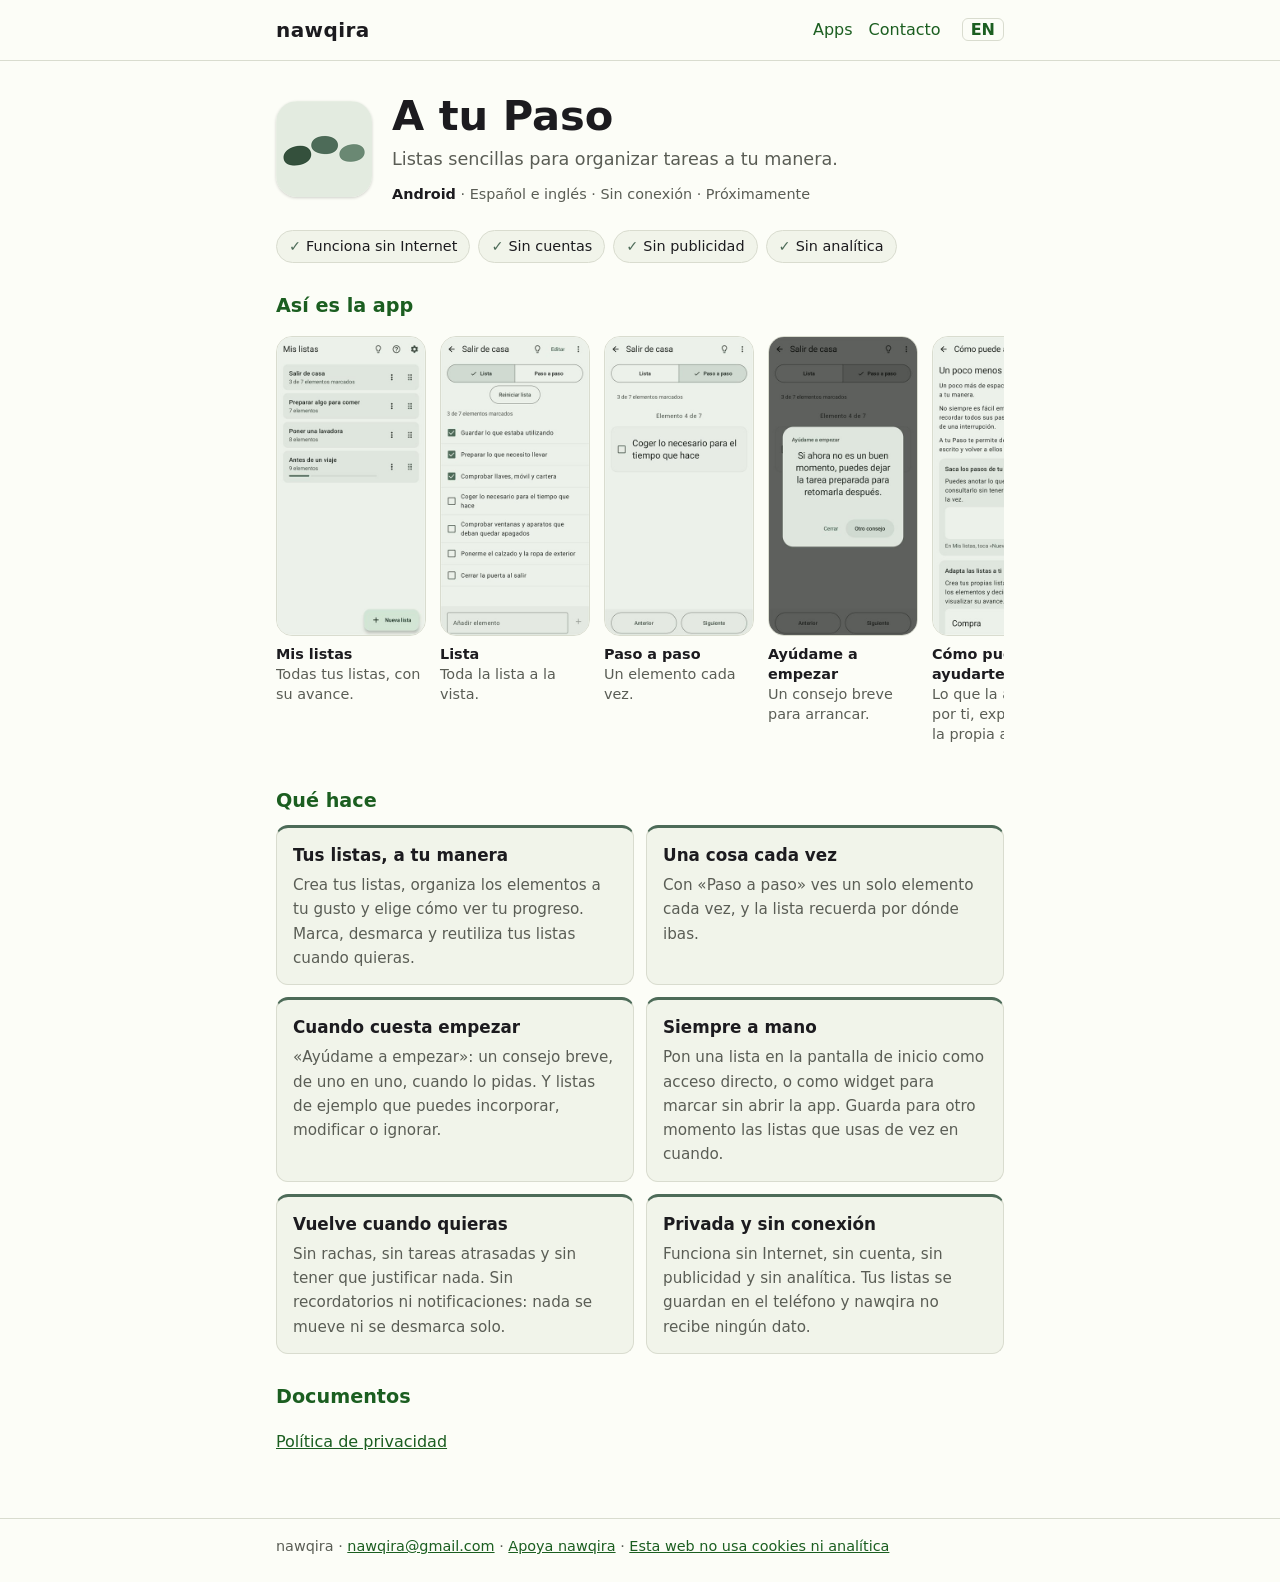
==== atupaso/index.html @ 827b722f "A tu Paso app page ES/EN: screenshot gallery, Play listing feature cards; home cards link to it; sit" ====
<!doctype html>
<html lang="es">
<head>
<meta charset="utf-8">
<meta name="viewport" content="width=device-width, initial-scale=1">
<title>A tu Paso · Listas sencillas para Android · nawqira</title>
<meta name="description" content="App de listas sencillas para organizar tareas a tu manera: lista completa o paso a paso, consejos para empezar, widget y listas de ejemplo. Sin Internet, sin cuentas, sin publicidad.">
<link rel="canonical" href="https://nawqira.com/atupaso/">
<link rel="alternate" hreflang="es" href="https://nawqira.com/atupaso/">
<link rel="alternate" hreflang="en" href="https://nawqira.com/en/atupaso/">
<link rel="alternate" hreflang="x-default" href="https://nawqira.com/atupaso/">
<meta property="og:type" content="website">
<meta property="og:site_name" content="nawqira">
<meta property="og:locale" content="es_ES">
<meta property="og:locale:alternate" content="en_GB">
<meta property="og:url" content="https://nawqira.com/atupaso/">
<meta property="og:title" content="A tu Paso · Listas sencillas, a tu manera">
<meta property="og:description" content="App de listas para Android: lista completa o paso a paso, sin Internet y sin cuentas.">
<meta property="og:image" content="https://nawqira.com/assets/brand/og-nawqira.png">
<meta property="og:image:width" content="1200">
<meta property="og:image:height" content="630">
<meta property="og:image:alt" content="nawqira">
<meta name="twitter:card" content="summary_large_image">
<link rel="icon" href="/favicon.ico" sizes="any">
<link rel="icon" href="/assets/brand/favicon-32.png" type="image/png" sizes="32x32">
<link rel="apple-touch-icon" href="/assets/brand/apple-touch-icon.png">
<link rel="stylesheet" href="/assets/site.css?v=20261022b">
<script type="application/ld+json">
{
  "@context": "https://schema.org",
  "@type": "MobileApplication",
  "name": "A tu Paso",
  "url": "https://nawqira.com/atupaso/",
  "description": "Listas sencillas para organizar tareas a tu manera.",
  "operatingSystem": "Android",
  "applicationCategory": "UtilitiesApplication",
  "inLanguage": ["es", "en"],
  "image": "https://nawqira.com/assets/atupaso/icon-192.png",
  "screenshot": ["https://nawqira.com/assets/atupaso/shots/es-1-lists-540.jpg", "https://nawqira.com/assets/atupaso/shots/es-2-list-540.jpg", "https://nawqira.com/assets/atupaso/shots/es-3-step-540.jpg", "https://nawqira.com/assets/atupaso/shots/es-4-help-540.jpg", "https://nawqira.com/assets/atupaso/shots/es-5-about-540.jpg"],
  "featureList": ["Vista de lista o paso a paso", "Ayúdame a empezar: consejos para arrancar", "Listas de ejemplo", "Widget y acceso directo en la pantalla de inicio", "Funciona sin Internet"],
  "publisher": {
    "@type": "Person",
    "name": "Juan Pedro Barroso",
    "email": "nawqira@gmail.com",
    "brand": { "@type": "Brand", "name": "nawqira", "url": "https://nawqira.com/" }
  },
  "privacyPolicy": "https://nawqira.com/atupaso/privacy/"
}
</script>
</head>
<body class="app-atupaso">
<a class="skip-link" href="#main">Saltar al contenido</a>
<header class="site-header"><div class="wrap">
  <a class="brand" href="/">nawqira</a>
  <nav class="site-nav" aria-label="Principal">
    <a href="/#apps">Apps</a><a href="/#contacto">Contacto</a>
    <a class="lang" href="/en/atupaso/" hreflang="en" lang="en">EN</a>
  </nav>
</div></header>

<main id="main" class="wrap">
<section class="app-hero">
  <img src="/assets/atupaso/icon-192.png" width="96" height="96" alt="">
  <div>
    <h1>A tu Paso</h1>
    <p class="tagline">Listas sencillas para organizar tareas a tu manera.</p>
    <p class="platform"><b>Android</b> · Español e inglés · Sin conexión · Próximamente</p>
  </div>
</section>

<ul class="facts" aria-label="Características de esta versión">
  <li>Funciona sin Internet</li><li>Sin cuentas</li><li>Sin publicidad</li><li>Sin analítica</li>
</ul>
<!-- store-badge: Google Play badge only once the app is published (follow Google's badge guidelines) -->

<h2>Así es la app</h2>
<ul class="gallery" tabindex="0" aria-label="Capturas de pantalla de A tu Paso (desplazable)">
  <li><figure><img loading="lazy" src="/assets/atupaso/shots/es-1-lists-360.jpg" srcset="/assets/atupaso/shots/es-1-lists-360.jpg 360w, /assets/atupaso/shots/es-1-lists-540.jpg 540w" sizes="(max-width: 640px) 62vw, 180px" width="360" height="720" alt="Mis listas: cuatro listas, una con «3 de 7 elementos marcados» y otra con barra de progreso; abajo, el botón «Nueva lista»."><figcaption><b>Mis listas</b>Todas tus listas, con su avance.</figcaption></figure></li>
  <li><figure><img loading="lazy" src="/assets/atupaso/shots/es-2-list-360.jpg" srcset="/assets/atupaso/shots/es-2-list-360.jpg 360w, /assets/atupaso/shots/es-2-list-540.jpg 540w" sizes="(max-width: 640px) 62vw, 180px" width="360" height="720" alt="Lista «Salir de casa» en vista de lista: tres elementos marcados de siete y el botón «Reiniciar lista»."><figcaption><b>Lista</b>Toda la lista a la vista.</figcaption></figure></li>
  <li><figure><img loading="lazy" src="/assets/atupaso/shots/es-3-step-360.jpg" srcset="/assets/atupaso/shots/es-3-step-360.jpg 360w, /assets/atupaso/shots/es-3-step-540.jpg 540w" sizes="(max-width: 640px) 62vw, 180px" width="360" height="720" alt="Vista paso a paso: «Elemento 4 de 7», un solo elemento en grande y los botones «Anterior» y «Siguiente»."><figcaption><b>Paso a paso</b>Un elemento cada vez.</figcaption></figure></li>
  <li><figure><img loading="lazy" src="/assets/atupaso/shots/es-4-help-360.jpg" srcset="/assets/atupaso/shots/es-4-help-360.jpg 360w, /assets/atupaso/shots/es-4-help-540.jpg 540w" sizes="(max-width: 640px) 62vw, 180px" width="360" height="720" alt="Ventana «Ayúdame a empezar» con el consejo «Si ahora no es un buen momento, puedes dejar la tarea preparada para retomarla después.» y el botón «Otro consejo»."><figcaption><b>Ayúdame a empezar</b>Un consejo breve para arrancar.</figcaption></figure></li>
  <li><figure><img loading="lazy" src="/assets/atupaso/shots/es-5-about-360.jpg" srcset="/assets/atupaso/shots/es-5-about-360.jpg 360w, /assets/atupaso/shots/es-5-about-540.jpg 540w" sizes="(max-width: 640px) 62vw, 180px" width="360" height="720" alt="Pantalla «Cómo puede ayudarte»: «Un poco menos que recordar.»"><figcaption><b>Cómo puede ayudarte</b>Lo que la app hace por ti, explicado en la propia app.</figcaption></figure></li>
</ul>

<h2>Qué hace</h2>
<div class="features">
  <div class="feature"><h3>Tus listas, a tu manera</h3><p>Crea tus listas, organiza los elementos a tu gusto y elige cómo ver tu progreso. Marca, desmarca y reutiliza tus listas cuando quieras.</p></div>
  <div class="feature"><h3>Una cosa cada vez</h3><p>Con «Paso a paso» ves un solo elemento cada vez, y la lista recuerda por dónde ibas.</p></div>
  <div class="feature"><h3>Cuando cuesta empezar</h3><p>«Ayúdame a empezar»: un consejo breve, de uno en uno, cuando lo pidas. Y listas de ejemplo que puedes incorporar, modificar o ignorar.</p></div>
  <div class="feature"><h3>Siempre a mano</h3><p>Pon una lista en la pantalla de inicio como acceso directo, o como widget para marcar sin abrir la app. Guarda para otro momento las listas que usas de vez en cuando.</p></div>
  <div class="feature"><h3>Vuelve cuando quieras</h3><p>Sin rachas, sin tareas atrasadas y sin tener que justificar nada. Sin recordatorios ni notificaciones: nada se mueve ni se desmarca solo.</p></div>
  <div class="feature"><h3>Privada y sin conexión</h3><p>Funciona sin Internet, sin cuenta, sin publicidad y sin analítica. Tus listas se guardan en el teléfono y nawqira no recibe ningún dato.</p></div>
</div>

<!-- ad-slot: app-after-content (inactive; rules in docs/ADS.md) -->

<h2>Documentos</h2>
<p class="links"><a href="/atupaso/privacy/#es">Política de privacidad</a></p>
</main>

<footer class="site-footer"><div class="wrap">
  nawqira · <a href="mailto:nawqira@gmail.com">nawqira@gmail.com</a> · <a href="https://buymeacoffee.com/nawqira">Apoya nawqira</a> · <a href="/privacy/#es">Esta web no usa cookies ni analítica</a>
</div></footer>
</body>
</html>
---- assets/site.css ----
/* nawqira — shared site styles. Plain CSS, no external fonts or scripts. */
:root {
  --text: #1c1b1f; --muted: #5a5d55; --bg: #fcfdf7; --surface: #f1f4ea;
  --accent: #1b5e20; --line: #d9dccf;
}
@media (prefers-color-scheme: dark) {
  :root { --text: #e6e6e1; --muted: #a9ada3; --bg: #151714; --surface: #1e211c; --accent: #81c784; --line: #343830; }
}
* { box-sizing: border-box; }
body { margin: 0; background: var(--bg); color: var(--text);
  font: 16px/1.6 system-ui, -apple-system, "Segoe UI", Roboto, sans-serif; }
a { color: var(--accent); }
.wrap { max-width: 760px; margin: 0 auto; padding: 0 16px; }

.site-header { border-bottom: 1px solid var(--line); }
.site-header .wrap { display: flex; align-items: center; justify-content: space-between; gap: 12px; padding-top: 14px; padding-bottom: 14px; flex-wrap: wrap; }
.brand { font-weight: 700; font-size: 1.25rem; letter-spacing: .02em; color: var(--text); text-decoration: none; }
.site-nav a { margin-left: 16px; text-decoration: none; }
.site-nav a:first-child { margin-left: 0; }

main.wrap { padding-top: 28px; padding-bottom: 48px; }
h1 { font-size: 1.8rem; line-height: 1.25; margin: 0 0 6px; }
h2 { font-size: 1.2rem; margin: 28px 0 8px; color: var(--accent); }
h3 { margin: 0 0 4px; }
.muted, .meta { color: var(--muted); }
.meta { font-size: .9rem; }
ul { padding-left: 1.2rem; }
hr { border: 0; border-top: 1px solid var(--line); margin: 40px 0; }

.hero { padding: 12px 0 8px; }
.hero h1 { font-size: clamp(1.7rem, 5.5vw, 2.6rem); line-height: 1.2; letter-spacing: -.01em; margin: 0 0 14px; text-wrap: balance; }
.hero p { font-size: clamp(1.05rem, 2.6vw, 1.2rem); line-height: 1.6; color: var(--muted); max-width: 36em; margin: 0; }

.cards { display: grid; gap: 12px; }
.card { background: var(--surface); border: 1px solid var(--line); border-radius: 12px; padding: 16px; }
.card p { margin: 6px 0; }
.card-app { display: grid; grid-template-columns: 64px 1fr; gap: 16px; align-items: start; }
.card-icon { width: 64px; height: 64px; border-radius: 22%; box-shadow: 0 1px 3px rgba(0,0,0,.18); }
/* "Próximamente" / "Coming soon" until the app is on Google Play; remove the span then */
.card-app { position: relative; }
.card-app:has(.badge) h3 { padding-right: 110px; }
@media (max-width: 480px) { .card-app:has(.badge) { padding-top: 40px; } .card-app:has(.badge) h3 { padding-right: 0; } }
.badge { position: absolute; top: 12px; right: 12px; font-size: .78rem; font-weight: 600; color: var(--accent); border: 1px solid var(--accent); border-radius: 999px; padding: 2px 10px; }
.button { display: inline-block; background: var(--accent); color: var(--bg); font-weight: 600; text-decoration: none; padding: 10px 18px; border-radius: 999px; margin-right: 8px; }
.button:hover { text-decoration: underline; }
.links a { margin-right: 16px; }

.site-footer { border-top: 1px solid var(--line); color: var(--muted); font-size: .9rem; }
.site-footer .wrap { padding-top: 16px; padding-bottom: 24px; }

/* Accessibility helpers */
.skip-link { position: absolute; left: 8px; top: -48px; background: var(--surface); color: var(--text);
  padding: 8px 12px; border: 1px solid var(--line); border-radius: 8px; z-index: 10; }
.skip-link:focus { top: 8px; }
.visually-hidden { position: absolute; width: 1px; height: 1px; padding: 0; margin: -1px; overflow: hidden;
  clip: rect(0 0 0 0); white-space: nowrap; border: 0; }
a:focus-visible { outline: 2px solid var(--accent); outline-offset: 2px; border-radius: 2px; }
.site-nav .lang { font-weight: 600; border: 1px solid var(--line); border-radius: 6px; padding: 1px 8px; }

/* Future ad slots (inactive). Rules in docs/ADS.md. No element uses this class while ads are off,
   so nothing takes space. When enabled, a slot reserves its height to avoid layout shifts. */
.ad-slot { margin: 32px 0; min-height: 100px; text-align: center; }

/* ---- App page standard (nawqira, 2026-10-18). Reusable blocks for every app page:
   .app-hero, .facts, .gallery, .features, .note. Each app sets only two colours on <body>:
   --app-accent (main) and --app-accent-2 (secondary), e.g. <body class="app-orientaar">. ---- */
:root { --app-accent: var(--accent); --app-accent-2: var(--accent); }
.app-orientaar { --app-accent: #1b5e20; --app-accent-2: #e65100; }
@media (prefers-color-scheme: dark) { .app-orientaar { --app-accent: #81c784; --app-accent-2: #ffb74d; } }
.app-atupaso { --app-accent: #4d6b58; --app-accent-2: #34503c; }
@media (prefers-color-scheme: dark) { .app-atupaso { --app-accent: #a9cbb2; --app-accent-2: #d3e6d6; } }

.app-hero { display: grid; grid-template-columns: auto 1fr; gap: 20px; align-items: center; padding: 4px 0; }
.app-hero img { width: 96px; height: 96px; border-radius: 22%; box-shadow: 0 1px 3px rgba(0,0,0,.18); }
.app-hero h1 { margin: 0; font-size: clamp(1.9rem, 6vw, 2.6rem); line-height: 1.1; }
.app-hero .tagline { margin: 6px 0 0; font-size: 1.1rem; color: var(--muted); }
.app-hero .platform { margin: 10px 0 0; font-size: .9rem; color: var(--muted); }
.app-hero .platform b { color: var(--text); font-weight: 600; }
@media (max-width: 560px) { .app-hero { grid-template-columns: 1fr; gap: 14px; } }

.facts { display: flex; flex-wrap: wrap; gap: 8px; list-style: none; padding: 0; margin: 20px 0 4px; }
.facts li { border: 1px solid var(--line); border-radius: 999px; padding: 4px 12px; font-size: .9rem; background: var(--surface); }
.facts li::before { content: "✓ "; color: var(--app-accent); font-weight: 700; }

/* Real screenshots (1080×2160 sources, served at 360/540 px), thin frame, captions as text. */
.gallery { display: grid; grid-auto-flow: column; grid-auto-columns: minmax(150px, 1fr); gap: 14px;
  overflow-x: auto; scroll-snap-type: x mandatory; list-style: none; padding: 6px 2px 14px; margin: 8px 0 0; }
.gallery li { scroll-snap-align: start; }
.gallery figure { margin: 0; }
.gallery img { display: block; width: 100%; height: auto; aspect-ratio: 1 / 2; border-radius: 16px;
  border: 1px solid var(--line); background: #0e1210; }
.gallery figcaption { font-size: .9rem; color: var(--muted); margin-top: 8px; line-height: 1.4; }
.gallery figcaption b { display: block; color: var(--text); }
.gallery:focus-visible { outline: 2px solid var(--accent); outline-offset: 4px; border-radius: 8px; }
@media (max-width: 640px) { .gallery { grid-auto-columns: 62%; } }

.features { display: grid; gap: 12px; grid-template-columns: repeat(auto-fit, minmax(280px, 1fr)); margin: 8px 0; }
.feature { border: 1px solid var(--line); border-top: 3px solid var(--app-accent); border-radius: 12px;
  padding: 14px 16px; background: var(--surface); }
.feature h3 { margin: 0 0 4px; font-size: 1.05rem; }
.feature p { margin: 0; color: var(--muted); font-size: .95rem; }

.note { border-left: 4px solid var(--app-accent-2); background: var(--surface); padding: 10px 14px;
  border-radius: 0 8px 8px 0; margin: 24px 0 0; }
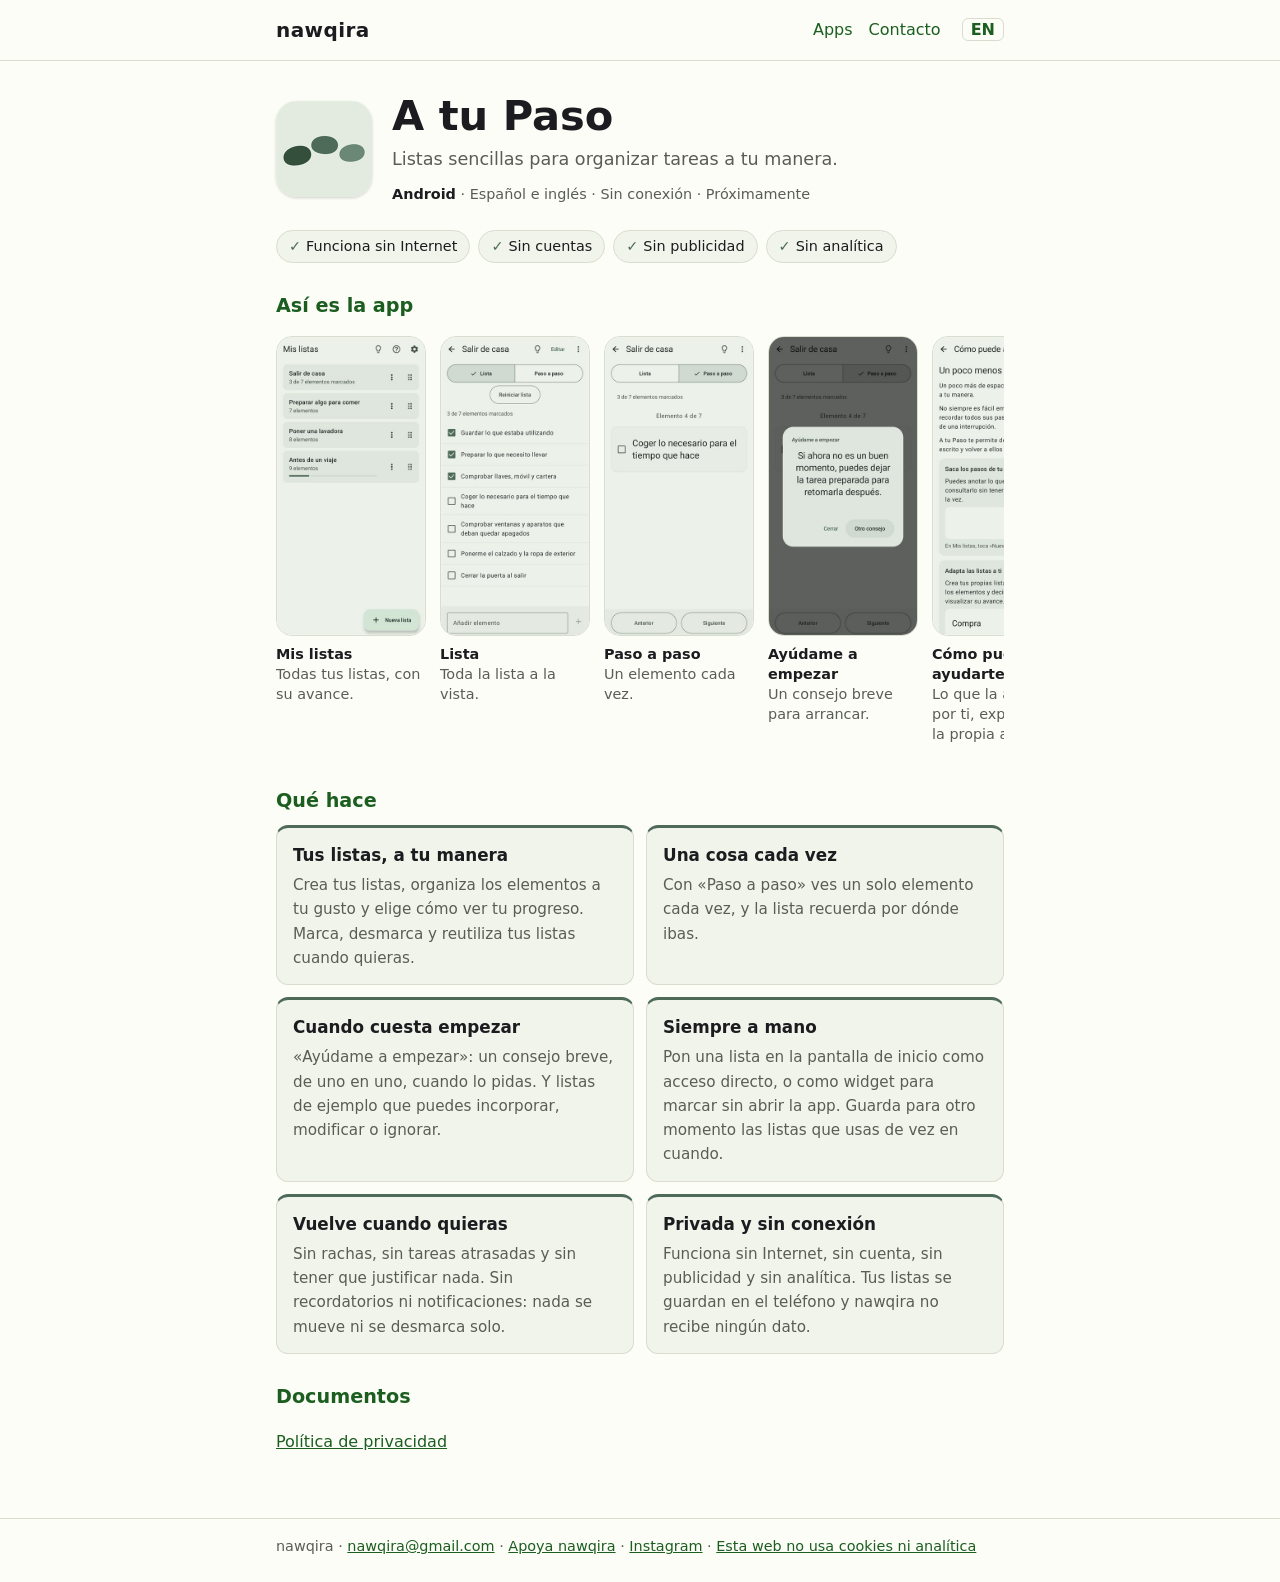
==== commit 644fbc7c: "Instagram: icon link in the home Contact section (ES/EN), footer link on home and app pages, website" ====
--- a/atupaso/index.html
+++ b/atupaso/index.html
@@ -24,7 +24,7 @@
 <link rel="icon" href="/favicon.ico" sizes="any">
 <link rel="icon" href="/assets/brand/favicon-32.png" type="image/png" sizes="32x32">
 <link rel="apple-touch-icon" href="/assets/brand/apple-touch-icon.png">
-<link rel="stylesheet" href="/assets/site.css?v=20261022b">
+<link rel="stylesheet" href="/assets/site.css?v=20261024">
 <script type="application/ld+json">
 {
   "@context": "https://schema.org",
@@ -99,7 +99,7 @@
 </main>
 
 <footer class="site-footer"><div class="wrap">
-  nawqira · <a href="mailto:nawqira@gmail.com">nawqira@gmail.com</a> · <a href="https://buymeacoffee.com/nawqira">Apoya nawqira</a> · <a href="/privacy/#es">Esta web no usa cookies ni analítica</a>
+  nawqira · <a href="mailto:nawqira@gmail.com">nawqira@gmail.com</a> · <a href="https://buymeacoffee.com/nawqira">Apoya nawqira</a> · <a href="https://www.instagram.com/nawqira/">Instagram</a> · <a href="/privacy/#es">Esta web no usa cookies ni analítica</a>
 </div></footer>
 </body>
 </html>
--- a/assets/site.css
+++ b/assets/site.css
@@ -44,6 +44,9 @@
 .button { display: inline-block; background: var(--accent); color: var(--bg); font-weight: 600; text-decoration: none; padding: 10px 18px; border-radius: 999px; margin-right: 8px; }
 .button:hover { text-decoration: underline; }
 .links a { margin-right: 16px; }
+/* Social links: icon only (name in .visually-hidden), monochrome glyph in the text colour, 34 px tap area */
+.social { display: inline-flex; align-items: center; padding: 6px; margin-left: -6px; }
+.social svg { flex: none; color: var(--text); }
 
 .site-footer { border-top: 1px solid var(--line); color: var(--muted); font-size: .9rem; }
 .site-footer .wrap { padding-top: 16px; padding-bottom: 24px; }
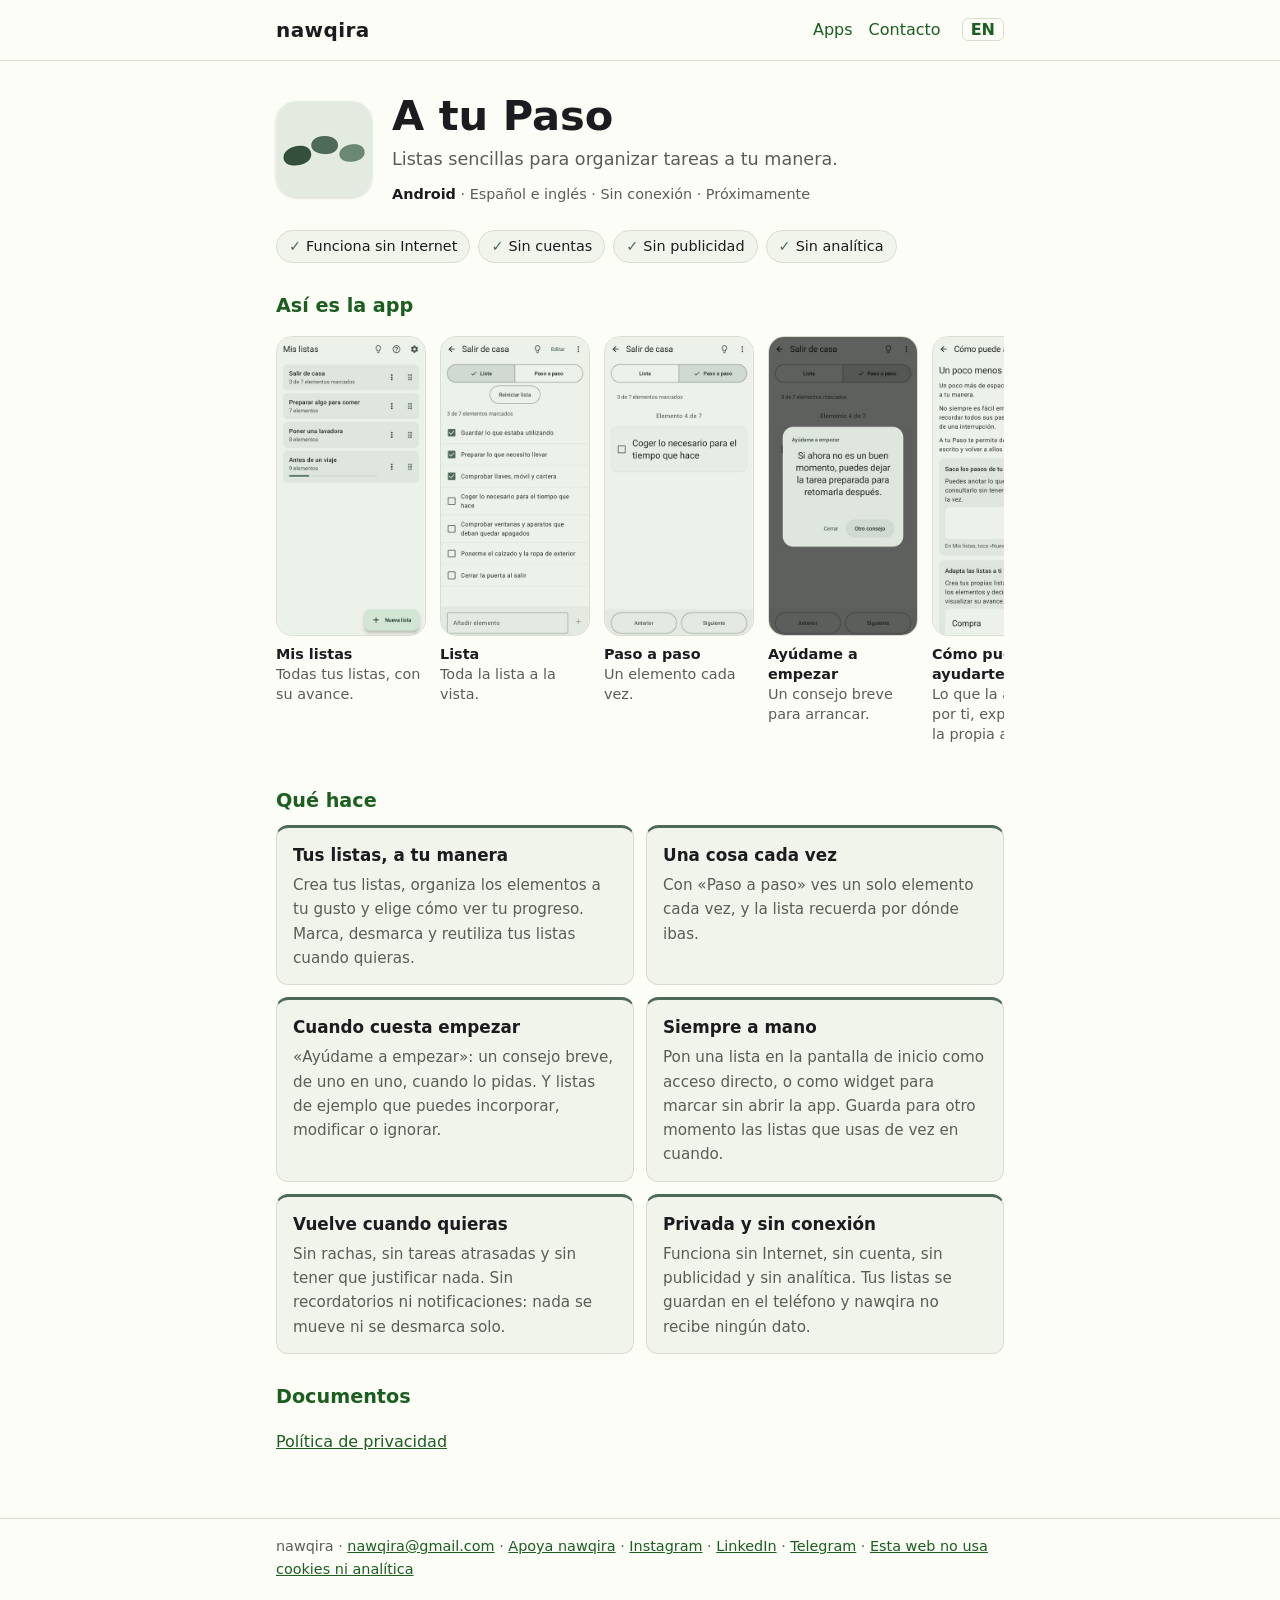
==== commit 70ead5e6: "Add LinkedIn and Telegram: contact icons on the home pages, footer links, website privacy note; styl" ====
--- a/atupaso/index.html
+++ b/atupaso/index.html
@@ -24,7 +24,7 @@
 <link rel="icon" href="/favicon.ico" sizes="any">
 <link rel="icon" href="/assets/brand/favicon-32.png" type="image/png" sizes="32x32">
 <link rel="apple-touch-icon" href="/assets/brand/apple-touch-icon.png">
-<link rel="stylesheet" href="/assets/site.css?v=20261024">
+<link rel="stylesheet" href="/assets/site.css?v=20261109">
 <script type="application/ld+json">
 {
   "@context": "https://schema.org",
@@ -99,7 +99,7 @@
 </main>
 
 <footer class="site-footer"><div class="wrap">
-  nawqira · <a href="mailto:nawqira@gmail.com">nawqira@gmail.com</a> · <a href="https://buymeacoffee.com/nawqira">Apoya nawqira</a> · <a href="https://www.instagram.com/nawqira/">Instagram</a> · <a href="/privacy/#es">Esta web no usa cookies ni analítica</a>
+  nawqira · <a href="mailto:nawqira@gmail.com">nawqira@gmail.com</a> · <a href="https://buymeacoffee.com/nawqira">Apoya nawqira</a> · <a href="https://www.instagram.com/nawqira/">Instagram</a> · <a href="https://www.linkedin.com/company/nawqira/home/">LinkedIn</a> · <a href="https://t.me/nawqira">Telegram</a> · <a href="/privacy/#es">Esta web no usa cookies ni analítica</a>
 </div></footer>
 </body>
 </html>
--- a/assets/site.css
+++ b/assets/site.css
@@ -47,6 +47,7 @@
 /* Social links: icon only (name in .visually-hidden), monochrome glyph in the text colour, 34 px tap area */
 .social { display: inline-flex; align-items: center; padding: 6px; margin-left: -6px; }
 .social svg { flex: none; color: var(--text); }
+.social + .social { margin-left: 6px; }
 
 .site-footer { border-top: 1px solid var(--line); color: var(--muted); font-size: .9rem; }
 .site-footer .wrap { padding-top: 16px; padding-bottom: 24px; }
